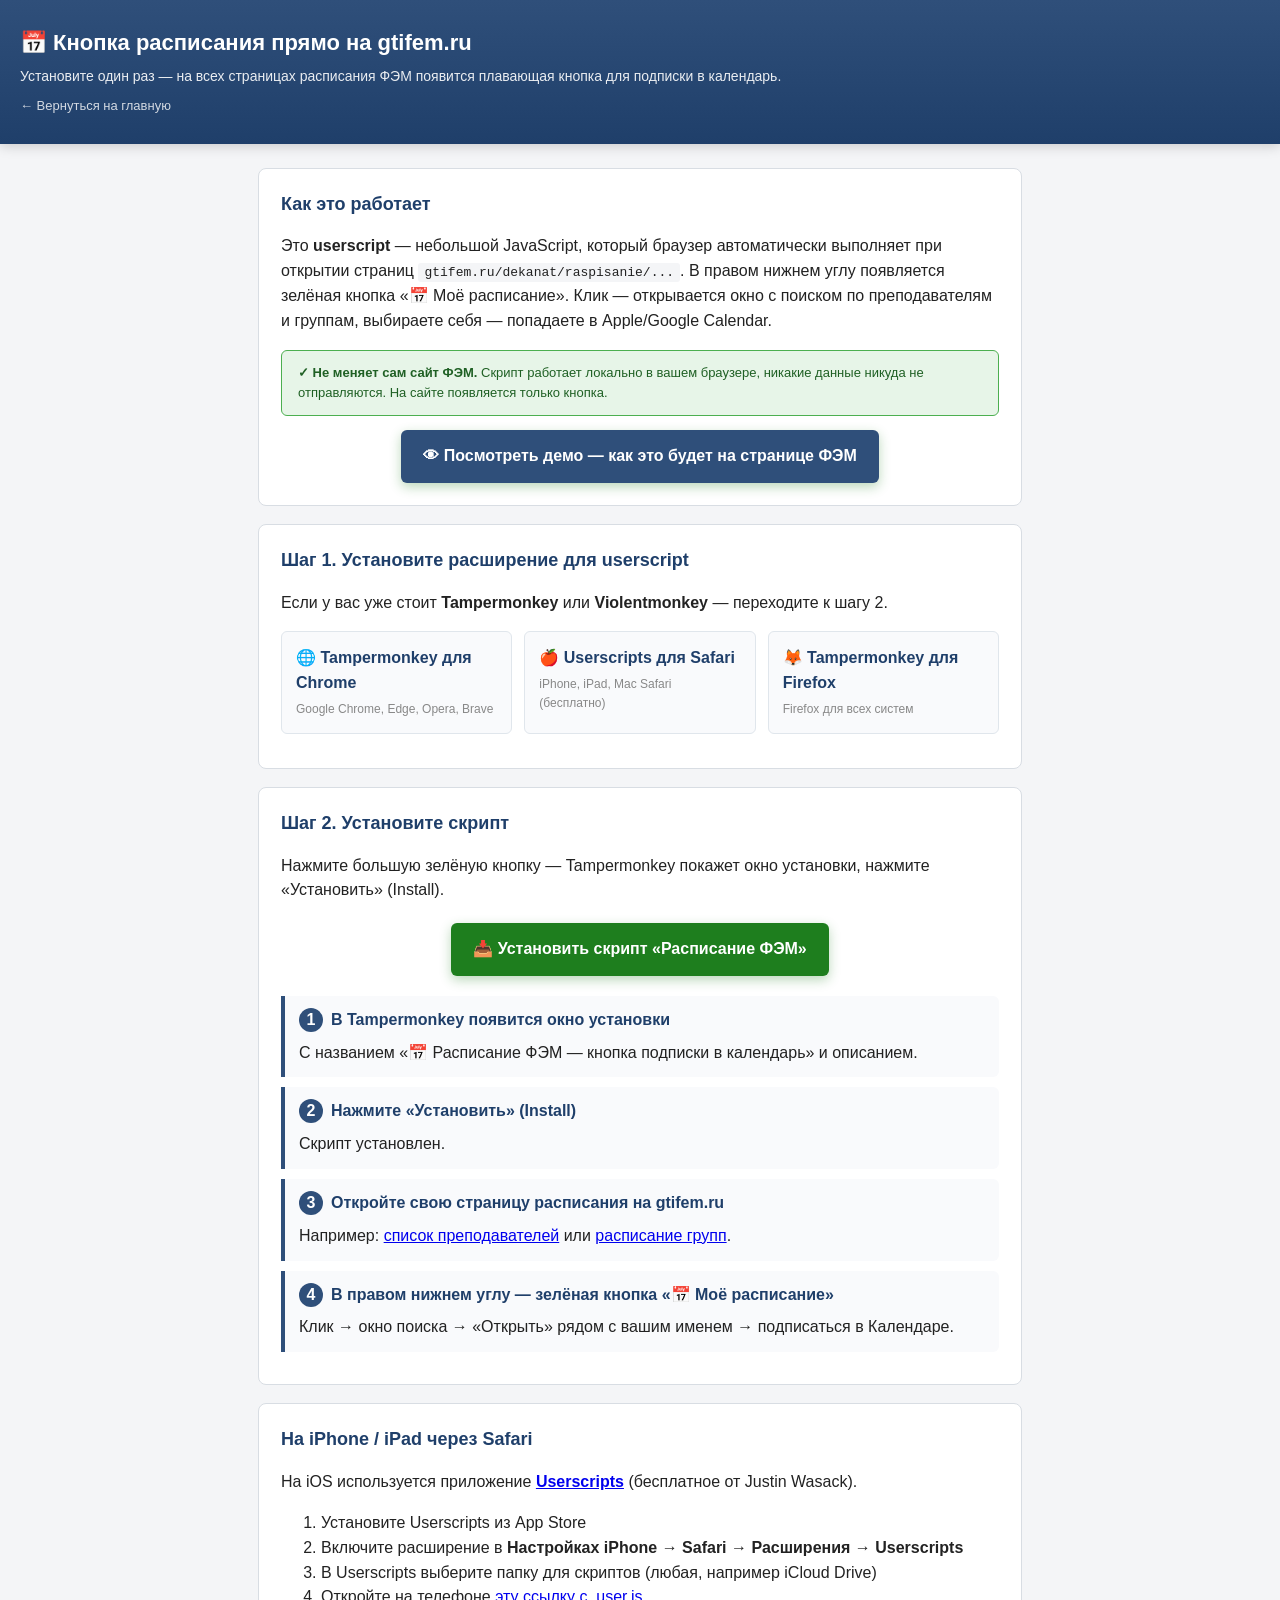
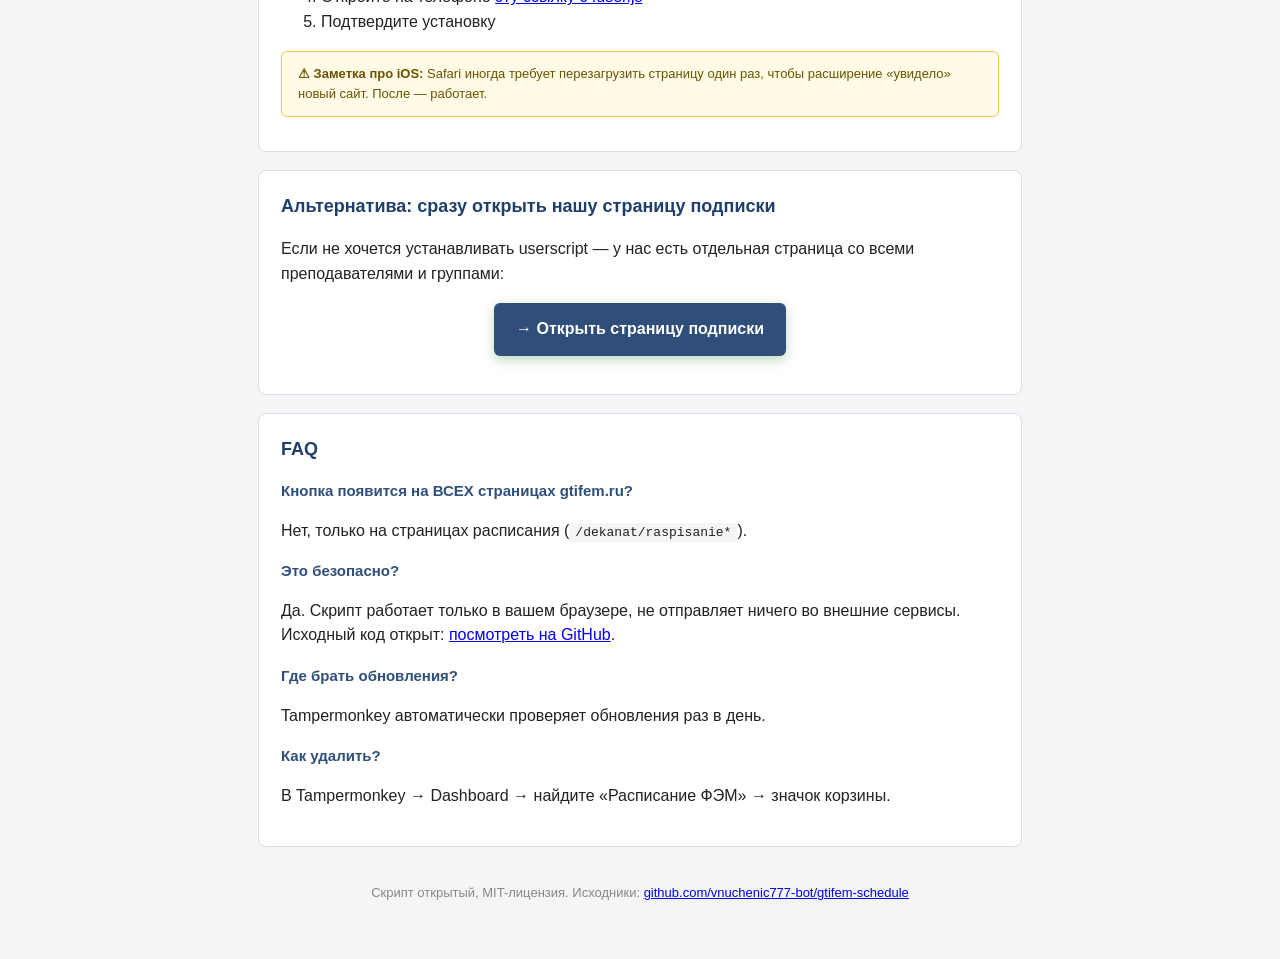
==== install/index.html @ 377d9cbb "Add userscript для оригинальных страниц gtifem.ru + страница установки + demo-снимок (build теперь с" ====
<!doctype html>
<html lang="ru">
<head>
<meta charset="utf-8">
<meta name="viewport" content="width=device-width, initial-scale=1">
<title>Установить кнопку расписания на gtifem.ru</title>
<style>
  * { box-sizing: border-box; }
  body { font-family: -apple-system, BlinkMacSystemFont, "Segoe UI", Roboto, sans-serif; margin: 0; padding: 0; background: #f4f5f7; color: #222; line-height: 1.55; }
  header { background: linear-gradient(180deg, #2f4f7a 0%, #1f3f6a 100%); color: #fff; padding: 26px 20px; box-shadow: 0 2px 12px rgba(0,0,0,.18); }
  header h1 { margin: 0 0 6px; font-size: 22px; }
  header p { margin: 0; opacity: .9; font-size: 14px; }
  .container { max-width: 800px; margin: 0 auto; padding: 24px 18px; }
  .card { background: #fff; border: 1px solid #d8dde3; border-radius: 8px; padding: 22px; margin-bottom: 18px; }
  .card h2 { margin: 0 0 12px; color: #1f3f6a; font-size: 18px; }
  .card h3 { margin: 16px 0 8px; color: #2f4f7a; font-size: 15px; }
  .step { background: #f9fafc; border-left: 4px solid #2f4f7a; padding: 12px 14px; margin: 10px 0; border-radius: 0 6px 6px 0; }
  .step b { color: #1f3f6a; }
  .step .num { display: inline-block; width: 24px; height: 24px; line-height: 24px; background: #2f4f7a; color: #fff; border-radius: 50%; text-align: center; font-weight: 700; margin-right: 8px; }
  a.cta { display: inline-block; background: #1e7e1e; color: #fff; text-decoration: none; padding: 14px 22px; border-radius: 6px; font-weight: 700; box-shadow: 0 4px 12px rgba(30,126,30,.3); }
  a.cta:hover { background: #166916; }
  .browser-row { display: flex; gap: 12px; flex-wrap: wrap; margin: 12px 0; }
  .browser-card { flex: 1; min-width: 200px; background: #f9fafc; border: 1px solid #e0e6ec; border-radius: 6px; padding: 14px; text-decoration: none; color: #222; transition: border-color .12s, background .12s; }
  .browser-card:hover { border-color: #2f4f7a; background: #e7f0f9; }
  .browser-card b { color: #1f3f6a; }
  .browser-card small { display: block; color: #888; font-size: 12px; margin-top: 4px; }
  code { background: #f4f5f7; padding: 2px 6px; border-radius: 3px; font-family: ui-monospace, "SF Mono", monospace; font-size: 13px; }
  .ok-note { background: #e7f5e8; border: 1px solid #4caf50; color: #1f6024; padding: 12px 16px; border-radius: 6px; font-size: 13px; margin: 12px 0; }
  .note { background: #fffbe6; border: 1px solid #f0c850; color: #6a5300; padding: 12px 16px; border-radius: 6px; font-size: 13px; margin: 12px 0; }
  .back-link { display:inline-block; color:#fff; opacity:.8; text-decoration: none; font-size: 13px; margin-top: 8px; }
  .back-link:hover { opacity:1; }
</style>
</head>
<body>

<header>
  <h1>📅 Кнопка расписания прямо на gtifem.ru</h1>
  <p>Установите один раз — на всех страницах расписания ФЭМ появится плавающая кнопка для подписки в календарь.</p>
  <a class="back-link" href="../">← Вернуться на главную</a>
</header>

<div class="container">

  <div class="card">
    <h2>Как это работает</h2>
    <p>Это <b>userscript</b> — небольшой JavaScript, который браузер автоматически выполняет при открытии страниц <code>gtifem.ru/dekanat/raspisanie/...</code>. В правом нижнем углу появляется зелёная кнопка «📅 Моё расписание». Клик — открывается окно с поиском по преподавателям и группам, выбираете себя — попадаете в Apple/Google Calendar.</p>
    <div class="ok-note"><b>✓ Не меняет сам сайт ФЭМ.</b> Скрипт работает локально в вашем браузере, никакие данные никуда не отправляются. На сайте появляется только кнопка.</div>
    <p style="text-align:center; margin: 14px 0 0;">
      <a class="cta" href="./demo-button-on-gtifem.html" style="background:#2f4f7a;">👁 Посмотреть демо — как это будет на странице ФЭМ</a>
    </p>
  </div>

  <div class="card">
    <h2>Шаг 1. Установите расширение для userscript</h2>
    <p>Если у вас уже стоит <b>Tampermonkey</b> или <b>Violentmonkey</b> — переходите к шагу 2.</p>
    <div class="browser-row">
      <a class="browser-card" href="https://chromewebstore.google.com/detail/tampermonkey/dhdgffkkebhmkfjojejmpbldmpobfkfo" target="_blank" rel="noopener">
        <b>🌐 Tampermonkey для Chrome</b>
        <small>Google Chrome, Edge, Opera, Brave</small>
      </a>
      <a class="browser-card" href="https://apps.apple.com/app/userscripts/id1463298887" target="_blank" rel="noopener">
        <b>🍎 Userscripts для Safari</b>
        <small>iPhone, iPad, Mac Safari (бесплатно)</small>
      </a>
      <a class="browser-card" href="https://addons.mozilla.org/firefox/addon/tampermonkey/" target="_blank" rel="noopener">
        <b>🦊 Tampermonkey для Firefox</b>
        <small>Firefox для всех систем</small>
      </a>
    </div>
  </div>

  <div class="card">
    <h2>Шаг 2. Установите скрипт</h2>
    <p>Нажмите большую зелёную кнопку — Tampermonkey покажет окно установки, нажмите «Установить» (Install).</p>
    <p style="text-align: center; margin: 20px 0;">
      <a class="cta" href="./gtifem-schedule-button.user.js">📥 Установить скрипт «Расписание ФЭМ»</a>
    </p>
    <div class="step"><span class="num">1</span><b>В Tampermonkey появится окно установки</b><p style="margin:8px 0 0;">С названием «📅 Расписание ФЭМ — кнопка подписки в календарь» и описанием.</p></div>
    <div class="step"><span class="num">2</span><b>Нажмите «Установить» (Install)</b><p style="margin:8px 0 0;">Скрипт установлен.</p></div>
    <div class="step"><span class="num">3</span><b>Откройте свою страницу расписания на gtifem.ru</b><p style="margin:8px 0 0;">Например: <a href="https://gtifem.ru/dekanat/raspisanie-prepodavateley/" target="_blank" rel="noopener">список преподавателей</a> или <a href="https://gtifem.ru/dekanat/raspisanie/" target="_blank" rel="noopener">расписание групп</a>.</p></div>
    <div class="step"><span class="num">4</span><b>В правом нижнем углу — зелёная кнопка «📅 Моё расписание»</b><p style="margin:8px 0 0;">Клик → окно поиска → «Открыть» рядом с вашим именем → подписаться в Календаре.</p></div>
  </div>

  <div class="card">
    <h2>На iPhone / iPad через Safari</h2>
    <p>На iOS используется приложение <a href="https://apps.apple.com/app/userscripts/id1463298887" target="_blank" rel="noopener"><b>Userscripts</b></a> (бесплатное от Justin Wasack).</p>
    <ol>
      <li>Установите Userscripts из App Store</li>
      <li>Включите расширение в <b>Настройках iPhone → Safari → Расширения → Userscripts</b></li>
      <li>В Userscripts выберите папку для скриптов (любая, например iCloud Drive)</li>
      <li>Откройте на телефоне <a href="./gtifem-schedule-button.user.js">эту ссылку с .user.js</a></li>
      <li>Подтвердите установку</li>
    </ol>
    <div class="note"><b>⚠ Заметка про iOS:</b> Safari иногда требует перезагрузить страницу один раз, чтобы расширение «увидело» новый сайт. После — работает.</div>
  </div>

  <div class="card">
    <h2>Альтернатива: сразу открыть нашу страницу подписки</h2>
    <p>Если не хочется устанавливать userscript — у нас есть отдельная страница со всеми преподавателями и группами:</p>
    <p style="text-align: center;"><a class="cta" href="../" style="background:#2f4f7a;">→ Открыть страницу подписки</a></p>
  </div>

  <div class="card">
    <h2>FAQ</h2>
    <h3>Кнопка появится на ВСЕХ страницах gtifem.ru?</h3>
    <p>Нет, только на страницах расписания (<code>/dekanat/raspisanie*</code>).</p>
    <h3>Это безопасно?</h3>
    <p>Да. Скрипт работает только в вашем браузере, не отправляет ничего во внешние сервисы. Исходный код открыт: <a href="https://github.com/vnuchenic777-bot/gtifem-schedule/blob/main/install/gtifem-schedule-button.user.js" target="_blank" rel="noopener">посмотреть на GitHub</a>.</p>
    <h3>Где брать обновления?</h3>
    <p>Tampermonkey автоматически проверяет обновления раз в день.</p>
    <h3>Как удалить?</h3>
    <p>В Tampermonkey → Dashboard → найдите «Расписание ФЭМ» → значок корзины.</p>
  </div>

  <p style="text-align: center; color: #888; font-size: 13px; padding: 18px 0;">
    Скрипт открытый, MIT-лицензия. Исходники: <a href="https://github.com/vnuchenic777-bot/gtifem-schedule" target="_blank" rel="noopener">github.com/vnuchenic777-bot/gtifem-schedule</a>
  </p>

</div>

</body>
</html>
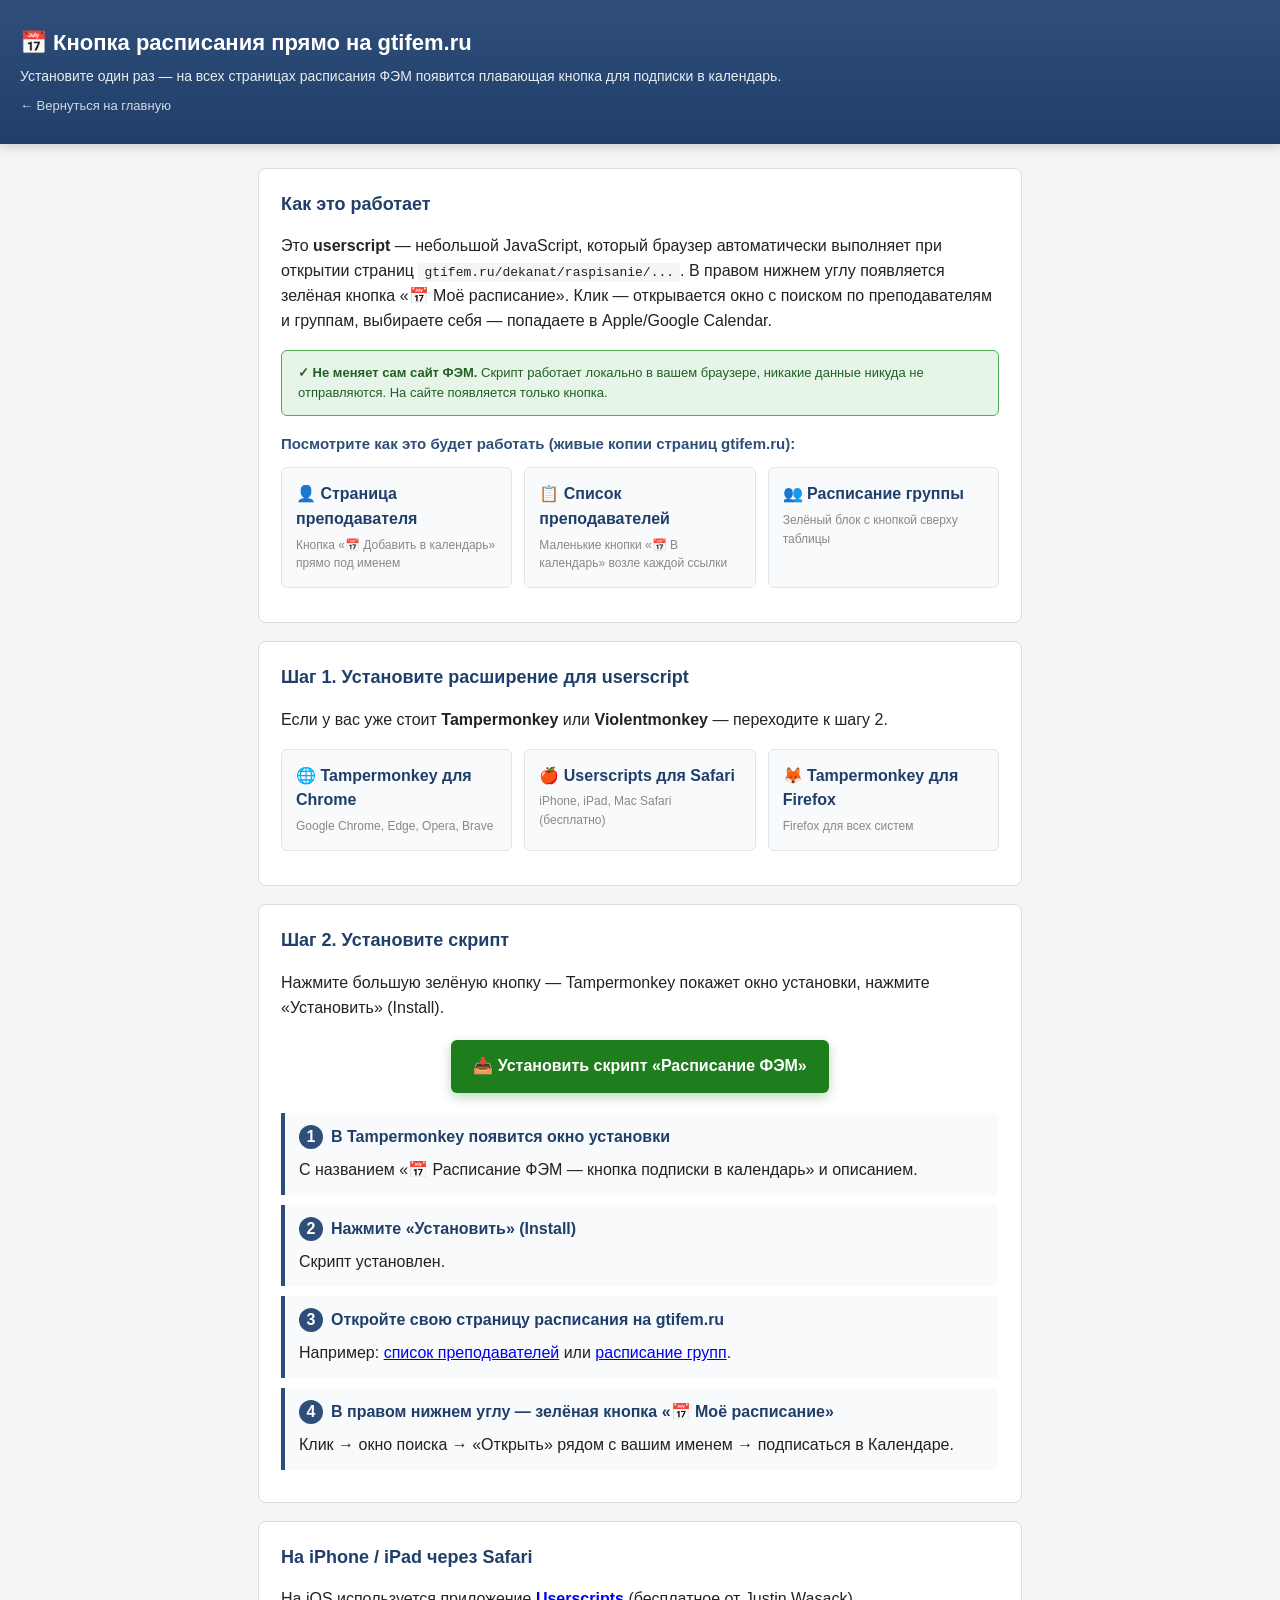
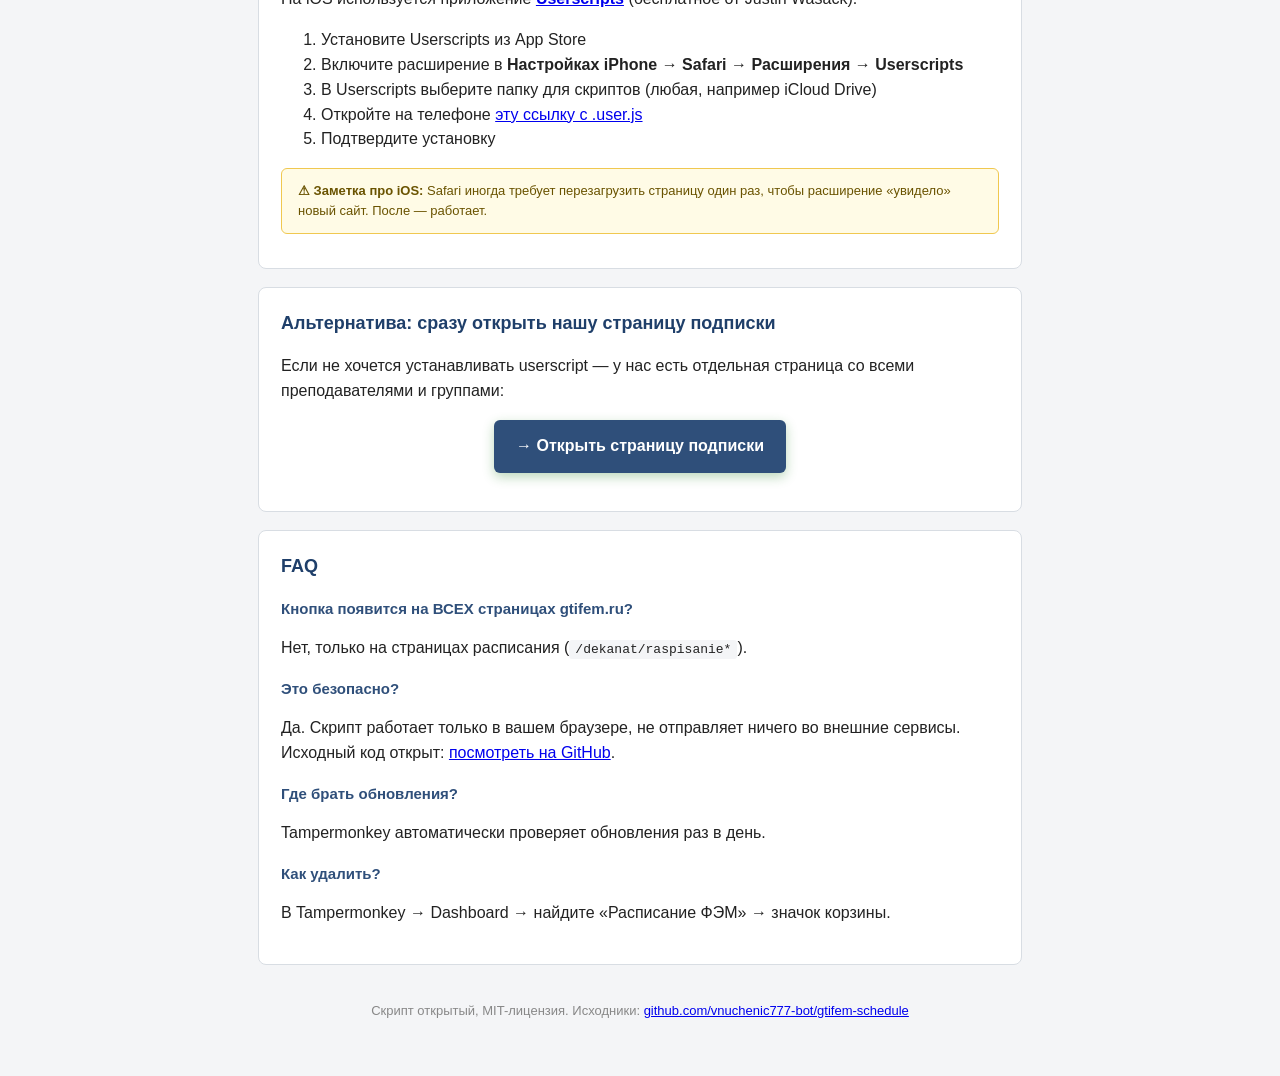
==== commit 94e65236: "v2: встроенная кнопка 'Добавить в календарь' на всех страницах расписания + 3 демо + mapping gtifem-" ====
--- a/install/index.html
+++ b/install/index.html
@@ -45,9 +45,21 @@
     <h2>Как это работает</h2>
     <p>Это <b>userscript</b> — небольшой JavaScript, который браузер автоматически выполняет при открытии страниц <code>gtifem.ru/dekanat/raspisanie/...</code>. В правом нижнем углу появляется зелёная кнопка «📅 Моё расписание». Клик — открывается окно с поиском по преподавателям и группам, выбираете себя — попадаете в Apple/Google Calendar.</p>
     <div class="ok-note"><b>✓ Не меняет сам сайт ФЭМ.</b> Скрипт работает локально в вашем браузере, никакие данные никуда не отправляются. На сайте появляется только кнопка.</div>
-    <p style="text-align:center; margin: 14px 0 0;">
-      <a class="cta" href="./demo-button-on-gtifem.html" style="background:#2f4f7a;">👁 Посмотреть демо — как это будет на странице ФЭМ</a>
-    </p>
+    <h3>Посмотрите как это будет работать (живые копии страниц gtifem.ru):</h3>
+    <div class="browser-row">
+      <a class="browser-card" href="./demo-teacher-page.html">
+        <b>👤 Страница преподавателя</b>
+        <small>Кнопка «📅 Добавить в календарь» прямо под именем</small>
+      </a>
+      <a class="browser-card" href="./demo-teacher-list.html">
+        <b>📋 Список преподавателей</b>
+        <small>Маленькие кнопки «📅 В календарь» возле каждой ссылки</small>
+      </a>
+      <a class="browser-card" href="./demo-group-page.html">
+        <b>👥 Расписание группы</b>
+        <small>Зелёный блок с кнопкой сверху таблицы</small>
+      </a>
+    </div>
   </div>
 
   <div class="card">
